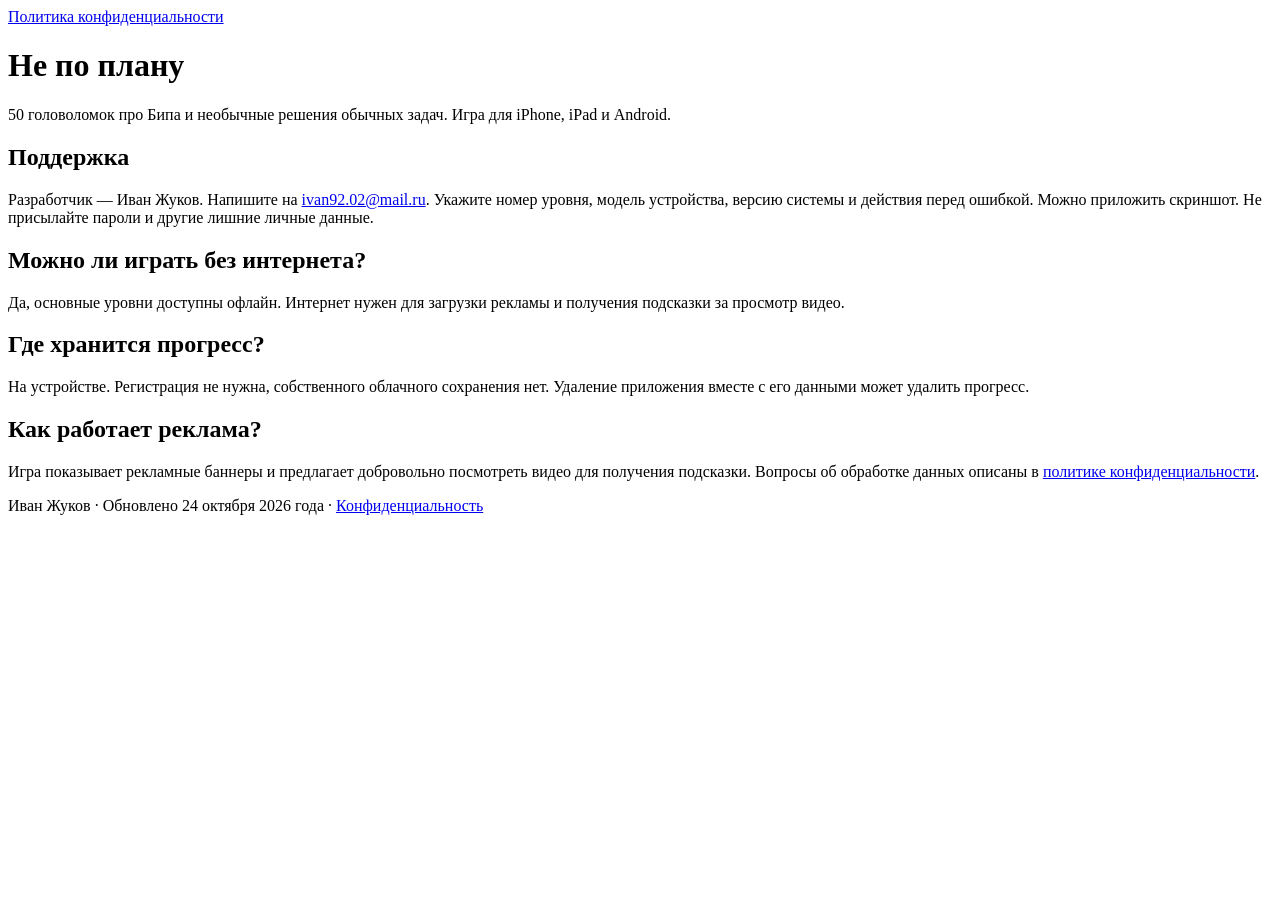
==== offscript/index.html @ dcda7da7 "Add Offscript support page" ====
<!doctype html><html lang="ru"><head><meta charset="utf-8"><meta name="viewport" content="width=device-width,initial-scale=1"><title>Не по плану — поддержка</title><link rel="stylesheet" href="style.css"></head><body><main><nav><a href="privacy.html">Политика конфиденциальности</a></nav><h1>Не по плану</h1><p>50 головоломок про Бипа и необычные решения обычных задач. Игра для iPhone, iPad и Android.</p><h2>Поддержка</h2><p>Разработчик — Иван Жуков. Напишите на <a href="mailto:ivan92.02@mail.ru">ivan92.02@mail.ru</a>. Укажите номер уровня, модель устройства, версию системы и действия перед ошибкой. Можно приложить скриншот. Не присылайте пароли и другие лишние личные данные.</p><h2>Можно ли играть без интернета?</h2><p>Да, основные уровни доступны офлайн. Интернет нужен для загрузки рекламы и получения подсказки за просмотр видео.</p><h2>Где хранится прогресс?</h2><p>На устройстве. Регистрация не нужна, собственного облачного сохранения нет. Удаление приложения вместе с его данными может удалить прогресс.</p><h2>Как работает реклама?</h2><p>Игра показывает рекламные баннеры и предлагает добровольно посмотреть видео для получения подсказки. Вопросы об обработке данных описаны в <a href="privacy.html">политике конфиденциальности</a>.</p><footer>Иван Жуков · Обновлено 24 октября 2026 года · <a href="privacy.html">Конфиденциальность</a></footer></main></body></html>
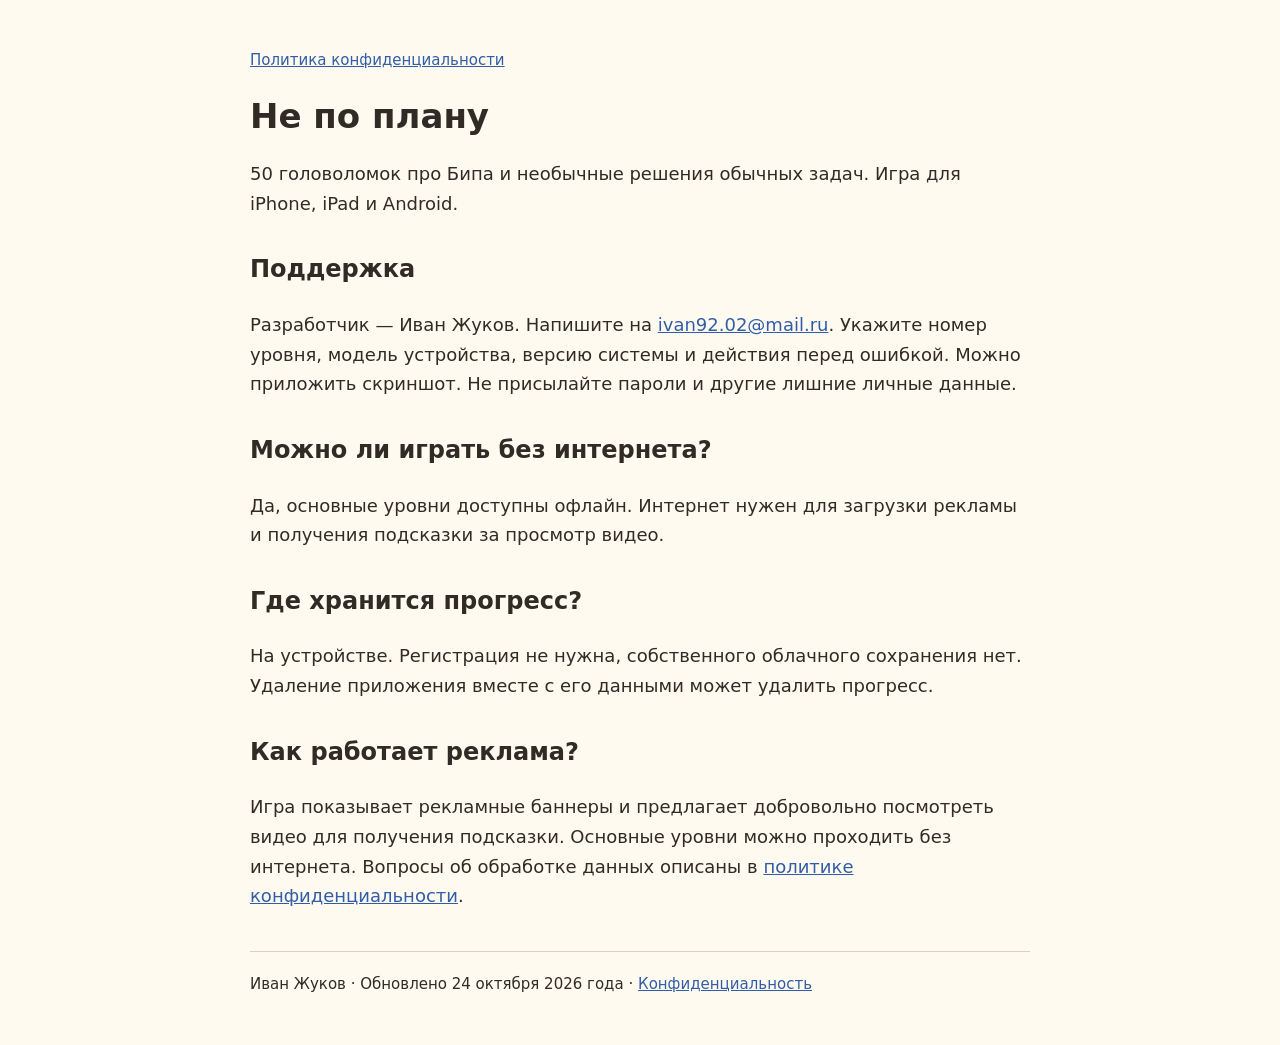
==== commit 21a1767c: "Publish Offscript privacy policy and support" ====
--- a/offscript/index.html
+++ b/offscript/index.html
@@ -1 +1,9 @@
-<!doctype html><html lang="ru"><head><meta charset="utf-8"><meta name="viewport" content="width=device-width,initial-scale=1"><title>Не по плану — поддержка</title><link rel="stylesheet" href="style.css"></head><body><main><nav><a href="privacy.html">Политика конфиденциальности</a></nav><h1>Не по плану</h1><p>50 головоломок про Бипа и необычные решения обычных задач. Игра для iPhone, iPad и Android.</p><h2>Поддержка</h2><p>Разработчик — Иван Жуков. Напишите на <a href="mailto:ivan92.02@mail.ru">ivan92.02@mail.ru</a>. Укажите номер уровня, модель устройства, версию системы и действия перед ошибкой. Можно приложить скриншот. Не присылайте пароли и другие лишние личные данные.</p><h2>Можно ли играть без интернета?</h2><p>Да, основные уровни доступны офлайн. Интернет нужен для загрузки рекламы и получения подсказки за просмотр видео.</p><h2>Где хранится прогресс?</h2><p>На устройстве. Регистрация не нужна, собственного облачного сохранения нет. Удаление приложения вместе с его данными может удалить прогресс.</p><h2>Как работает реклама?</h2><p>Игра показывает рекламные баннеры и предлагает добровольно посмотреть видео для получения подсказки. Вопросы об обработке данных описаны в <a href="privacy.html">политике конфиденциальности</a>.</p><footer>Иван Жуков · Обновлено 24 октября 2026 года · <a href="privacy.html">Конфиденциальность</a></footer></main></body></html>
+<!doctype html><html lang="ru"><head><meta charset="utf-8"><meta name="viewport" content="width=device-width,initial-scale=1"><title>Не по плану — поддержка</title><link rel="stylesheet" href="style.css"></head><body><main>
+<nav><a href="privacy.html">Политика конфиденциальности</a></nav>
+<h1>Не по плану</h1><p>50 головоломок про Бипа и необычные решения обычных задач. Игра для iPhone, iPad и Android.</p>
+<h2>Поддержка</h2><p>Разработчик — Иван Жуков. Напишите на <a href="mailto:ivan92.02@mail.ru?subject=Не%20по%20плану%20—%20поддержка">ivan92.02@mail.ru</a>. Укажите номер уровня, модель устройства, версию системы и действия перед ошибкой. Можно приложить скриншот. Не присылайте пароли и другие лишние личные данные.</p>
+<h2>Можно ли играть без интернета?</h2><p>Да, основные уровни доступны офлайн. Интернет нужен для загрузки рекламы и получения подсказки за просмотр видео.</p>
+<h2>Где хранится прогресс?</h2><p>На устройстве. Регистрация не нужна, собственного облачного сохранения нет. Удаление приложения вместе с его данными может удалить прогресс.</p>
+<h2>Как работает реклама?</h2><p>Игра показывает рекламные баннеры и предлагает добровольно посмотреть видео для получения подсказки. Основные уровни можно проходить без интернета. Вопросы об обработке данных описаны в <a href="privacy.html">политике конфиденциальности</a>.</p>
+<footer>Иван Жуков · Обновлено 24 октября 2026 года · <a href="privacy.html">Конфиденциальность</a></footer>
+</main></body></html>
--- a/offscript/style.css
+++ b/offscript/style.css
@@ -0,0 +1 @@
+body{margin:0;background:#fffaf0;color:#302b25;font:18px/1.65 system-ui,sans-serif}main{max-width:780px;margin:auto;padding:48px 24px}a{color:#315da8}h1{font-size:34px;line-height:1.2}h2{font-size:24px;margin-top:32px}nav,footer{font-size:15px}footer{border-top:1px solid #ddd1bd;margin-top:40px;padding-top:20px}@media(max-width:420px){main{padding:28px 20px}h1{font-size:28px}}
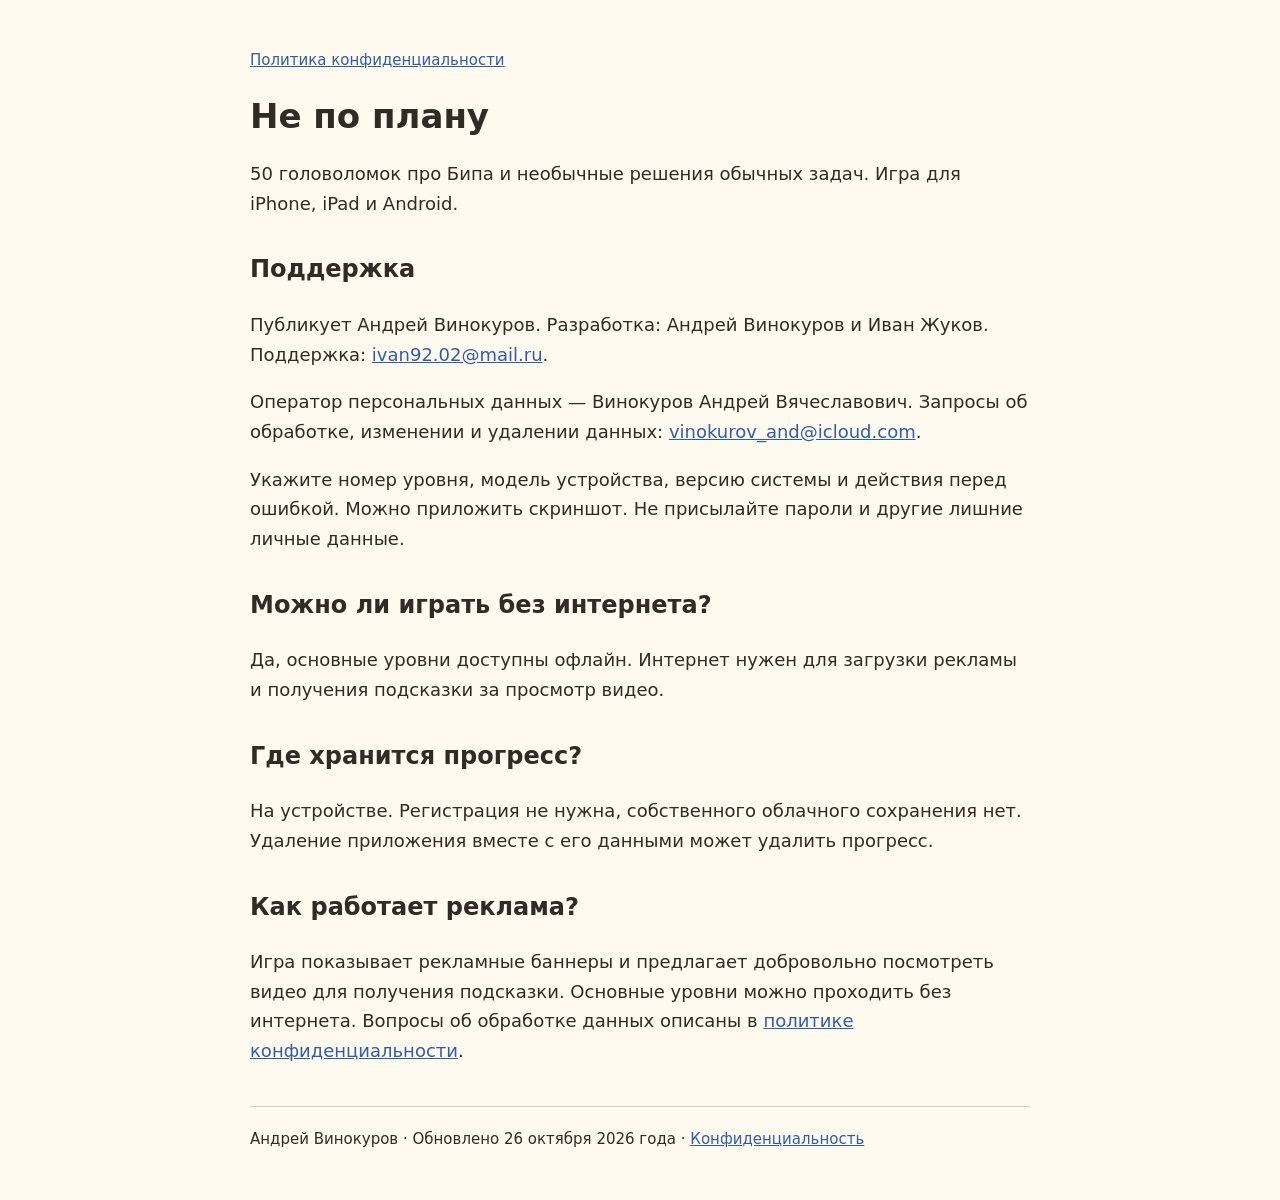
==== commit e0f51936: "Update publisher and privacy operator" ====
--- a/offscript/index.html
+++ b/offscript/index.html
@@ -1,9 +1,9 @@
 <!doctype html><html lang="ru"><head><meta charset="utf-8"><meta name="viewport" content="width=device-width,initial-scale=1"><title>Не по плану — поддержка</title><link rel="stylesheet" href="style.css"></head><body><main>
 <nav><a href="privacy.html">Политика конфиденциальности</a></nav>
 <h1>Не по плану</h1><p>50 головоломок про Бипа и необычные решения обычных задач. Игра для iPhone, iPad и Android.</p>
-<h2>Поддержка</h2><p>Разработчик — Иван Жуков. Напишите на <a href="mailto:ivan92.02@mail.ru?subject=Не%20по%20плану%20—%20поддержка">ivan92.02@mail.ru</a>. Укажите номер уровня, модель устройства, версию системы и действия перед ошибкой. Можно приложить скриншот. Не присылайте пароли и другие лишние личные данные.</p>
+<h2>Поддержка</h2><p>Публикует Андрей Винокуров. Разработка: Андрей Винокуров и Иван Жуков. Поддержка: <a href="mailto:ivan92.02@mail.ru">ivan92.02@mail.ru</a>.</p><p>Оператор персональных данных — Винокуров Андрей Вячеславович. Запросы об обработке, изменении и удалении данных: <a href="mailto:vinokurov_and@icloud.com">vinokurov_and@icloud.com</a>.</p><p>Укажите номер уровня, модель устройства, версию системы и действия перед ошибкой. Можно приложить скриншот. Не присылайте пароли и другие лишние личные данные.</p>
 <h2>Можно ли играть без интернета?</h2><p>Да, основные уровни доступны офлайн. Интернет нужен для загрузки рекламы и получения подсказки за просмотр видео.</p>
 <h2>Где хранится прогресс?</h2><p>На устройстве. Регистрация не нужна, собственного облачного сохранения нет. Удаление приложения вместе с его данными может удалить прогресс.</p>
 <h2>Как работает реклама?</h2><p>Игра показывает рекламные баннеры и предлагает добровольно посмотреть видео для получения подсказки. Основные уровни можно проходить без интернета. Вопросы об обработке данных описаны в <a href="privacy.html">политике конфиденциальности</a>.</p>
-<footer>Иван Жуков · Обновлено 24 октября 2026 года · <a href="privacy.html">Конфиденциальность</a></footer>
+<footer>Андрей Винокуров · Обновлено 26 октября 2026 года · <a href="privacy.html">Конфиденциальность</a></footer>
 </main></body></html>
